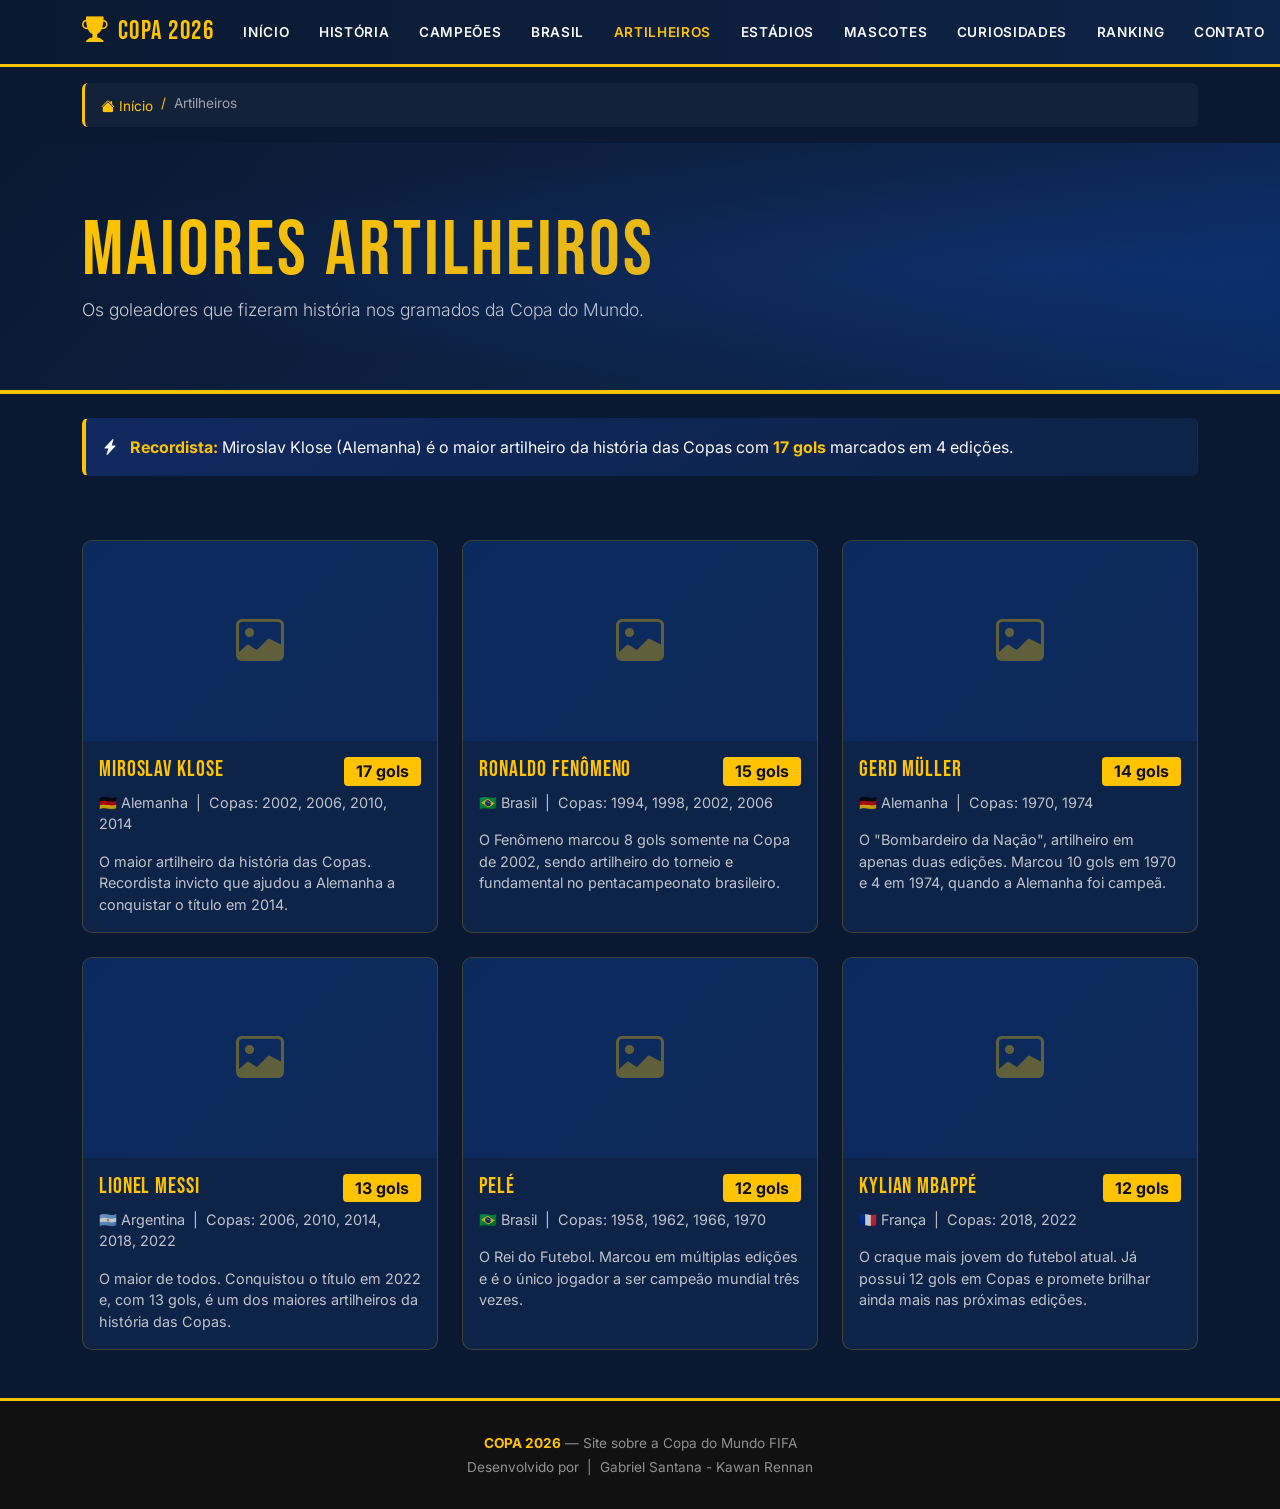
==== artilheiros.html @ 824d82c5 "Merge pull request #1 from bielsanatana-dias/main update footer" ====
<!DOCTYPE html>
<html lang="pt-BR">
<head>
  <meta charset="UTF-8" />
  <meta name="viewport" content="width=device-width, initial-scale=1.0" />
  <title>Artilheiros | Copa do Mundo FIFA 2026</title>
  <link rel="stylesheet" href="https://cdn.jsdelivr.net/npm/bootstrap@5.3.3/dist/css/bootstrap.min.css" />
  <link rel="stylesheet" href="https://cdn.jsdelivr.net/npm/bootstrap-icons@1.11.3/font/bootstrap-icons.min.css" />
  <link rel="stylesheet" href="css/style.css" />
</head>
<body>

  <!-- NAVBAR -->
  <nav class="navbar navbar-expand-lg navbar-copa sticky-top">
    <div class="container">
      <a class="navbar-brand" href="index.html"><i class="bi bi-trophy-fill me-2"></i>COPA 2026</a>
      <button class="navbar-toggler" type="button" data-bs-toggle="collapse" data-bs-target="#navMain">
        <span class="navbar-toggler-icon"></span>
      </button>
      <div class="collapse navbar-collapse" id="navMain">
        <ul class="navbar-nav ms-auto gap-1">
          <li class="nav-item"><a class="nav-link" href="index.html">Início</a></li>
          <li class="nav-item"><a class="nav-link" href="historia.html">História</a></li>
          <li class="nav-item"><a class="nav-link" href="campeoes.html">Campeões</a></li>
          <li class="nav-item"><a class="nav-link" href="brasil.html">Brasil</a></li>
          <li class="nav-item"><a class="nav-link active" href="artilheiros.html">Artilheiros</a></li>
          <li class="nav-item"><a class="nav-link" href="estadios.html">Estádios</a></li>
          <li class="nav-item"><a class="nav-link" href="mascotes.html">Mascotes</a></li>
          <li class="nav-item"><a class="nav-link" href="curiosidades.html">Curiosidades</a></li>
          <li class="nav-item"><a class="nav-link" href="ranking.html">Ranking</a></li>
          <li class="nav-item"><a class="nav-link" href="contato.html">Contato</a></li>
        </ul>
      </div>
    </div>
  </nav>

  <main>
    <!-- BREADCRUMB -->
    <div class="container mt-3">
      <nav aria-label="breadcrumb">
        <ol class="breadcrumb breadcrumb-copa">
          <li class="breadcrumb-item"><a href="index.html"><i class="bi bi-house-fill me-1"></i>Início</a></li>
          <li class="breadcrumb-item active">Artilheiros</li>
        </ol>
      </nav>
    </div>

    <!-- HERO -->
    <section class="page-hero">
      <div class="container">
        <h1>Maiores Artilheiros</h1>
        <p class="lead">Os goleadores que fizeram história nos gramados da Copa do Mundo.</p>
      </div>
    </section>

    <!-- ALERT -->
    <div class="container mt-4">
      <div class="alert alert-copa" role="alert">
        <i class="bi bi-lightning-charge-fill me-2"></i>
        <strong>Recordista:</strong> Miroslav Klose (Alemanha) é o maior artilheiro da história das Copas com <strong>17 gols</strong> marcados em 4 edições.
      </div>
    </div>

    <!-- CARDS dos artilheiros -->
    <section class="py-5">
      <div class="container">
        <div class="row g-4">

          <div class="col-sm-6 col-lg-4">
            <div class="card card-copa player-card h-100">
              <!-- Substitua por <img src="img/klose.jpg" alt="Klose"> -->
              <div class="img-placeholder" style="height:200px;"><i class="bi bi-image"></i></div>
              <div class="card-body">
                <div class="d-flex justify-content-between align-items-start">
                  <h5 class="card-title">Miroslav Klose</h5>
                  <span class="badge badge-copa fs-6">17 gols</span>
                </div>
                <p class="card-text">🇩🇪 Alemanha &nbsp;|&nbsp; Copas: 2002, 2006, 2010, 2014</p>
                <p class="card-text">O maior artilheiro da história das Copas. Recordista invicto que ajudou a Alemanha a conquistar o título em 2014.</p>
              </div>
            </div>
          </div>

          <div class="col-sm-6 col-lg-4">
            <div class="card card-copa player-card h-100">
              <div class="img-placeholder" style="height:200px;"><i class="bi bi-image"></i></div>
              <div class="card-body">
                <div class="d-flex justify-content-between align-items-start">
                  <h5 class="card-title">Ronaldo Fenômeno</h5>
                  <span class="badge badge-copa fs-6">15 gols</span>
                </div>
                <p class="card-text">🇧🇷 Brasil &nbsp;|&nbsp; Copas: 1994, 1998, 2002, 2006</p>
                <p class="card-text">O Fenômeno marcou 8 gols somente na Copa de 2002, sendo artilheiro do torneio e fundamental no pentacampeonato brasileiro.</p>
              </div>
            </div>
          </div>

          <div class="col-sm-6 col-lg-4">
            <div class="card card-copa player-card h-100">
              <div class="img-placeholder" style="height:200px;"><i class="bi bi-image"></i></div>
              <div class="card-body">
                <div class="d-flex justify-content-between align-items-start">
                  <h5 class="card-title">Gerd Müller</h5>
                  <span class="badge badge-copa fs-6">14 gols</span>
                </div>
                <p class="card-text">🇩🇪 Alemanha &nbsp;|&nbsp; Copas: 1970, 1974</p>
                <p class="card-text">O "Bombardeiro da Nação", artilheiro em apenas duas edições. Marcou 10 gols em 1970 e 4 em 1974, quando a Alemanha foi campeã.</p>
              </div>
            </div>
          </div>

          <div class="col-sm-6 col-lg-4">
            <div class="card card-copa player-card h-100">
              <div class="img-placeholder" style="height:200px;"><i class="bi bi-image"></i></div>
              <div class="card-body">
                <div class="d-flex justify-content-between align-items-start">
                  <h5 class="card-title">Lionel Messi</h5>
                  <span class="badge badge-copa fs-6">13 gols</span>
                </div>
                <p class="card-text">🇦🇷 Argentina &nbsp;|&nbsp; Copas: 2006, 2010, 2014, 2018, 2022</p>
                <p class="card-text">O maior de todos. Conquistou o título em 2022 e, com 13 gols, é um dos maiores artilheiros da história das Copas.</p>
              </div>
            </div>
          </div>

          <div class="col-sm-6 col-lg-4">
            <div class="card card-copa player-card h-100">
              <div class="img-placeholder" style="height:200px;"><i class="bi bi-image"></i></div>
              <div class="card-body">
                <div class="d-flex justify-content-between align-items-start">
                  <h5 class="card-title">Pelé</h5>
                  <span class="badge badge-copa fs-6">12 gols</span>
                </div>
                <p class="card-text">🇧🇷 Brasil &nbsp;|&nbsp; Copas: 1958, 1962, 1966, 1970</p>
                <p class="card-text">O Rei do Futebol. Marcou em múltiplas edições e é o único jogador a ser campeão mundial três vezes.</p>
              </div>
            </div>
          </div>

          <div class="col-sm-6 col-lg-4">
            <div class="card card-copa player-card h-100">
              <div class="img-placeholder" style="height:200px;"><i class="bi bi-image"></i></div>
              <div class="card-body">
                <div class="d-flex justify-content-between align-items-start">
                  <h5 class="card-title">Kylian Mbappé</h5>
                  <span class="badge badge-copa fs-6">12 gols</span>
                </div>
                <p class="card-text">🇫🇷 França &nbsp;|&nbsp; Copas: 2018, 2022</p>
                <p class="card-text">O craque mais jovem do futebol atual. Já possui 12 gols em Copas e promete brilhar ainda mais nas próximas edições.</p>
              </div>
            </div>
          </div>

        </div>
      </div>
    </section>

  </main>

  <footer>
    <div class="container">
      <p class="mb-1">
        <a href="index.html"><strong style="color:var(--dourado);">COPA 2026</strong></a> — Site  sobre a Copa do Mundo FIFA
      </p>
      <p class="mb-0">Desenvolvido por &nbsp;|&nbsp; Gabriel Santana - Kawan Rennan</p>
    </div>
  </footer>

  <script src="https://cdn.jsdelivr.net/npm/bootstrap@5.3.3/dist/js/bootstrap.bundle.min.js"></script>
</body>
</html>
---- css/style.css ----
/* ============================================================
   COPA DO MUNDO FIFA 2026 — Global Stylesheet
   Palette: Azul Escuro #0A1931 | Azul Médio #185ADB | 
            Dourado #FFC300 | Branco #F8F9FA | Preto #111111
   ============================================================ */

@import url('https://fonts.googleapis.com/css2?family=Bebas+Neue&family=Inter:wght@300;400;600;700&display=swap');

:root {
  --azul-escuro: #0A1931;
  --azul-medio:  #185ADB;
  --dourado:     #FFC300;
  --branco:      #F8F9FA;
  --preto:       #111111;
  --verde:       #009C3B;
  --amarelo:     #FFDF00;
}

/* ---- Base ---- */
*, *::before, *::after { box-sizing: border-box; }

body {
  font-family: 'Inter', sans-serif;
  background-color: var(--azul-escuro);
  color: var(--branco);
  min-height: 100vh;
  display: flex;
  flex-direction: column;
}

main { flex: 1; }

/* ---- Typography ---- */
h1, h2, h3, .display-font {
  font-family: 'Bebas Neue', sans-serif;
  letter-spacing: 0.04em;
}

/* ---- Navbar ---- */
.navbar-copa {
  background: linear-gradient(90deg, var(--azul-escuro) 0%, #0d2347 100%);
  border-bottom: 3px solid var(--dourado);
}

.navbar-copa .navbar-brand {
  font-family: 'Bebas Neue', sans-serif;
  font-size: 1.6rem;
  color: var(--dourado) !important;
  letter-spacing: 0.06em;
}

.navbar-copa .nav-link {
  color: var(--branco) !important;
  font-weight: 600;
  font-size: 0.85rem;
  text-transform: uppercase;
  letter-spacing: 0.05em;
  padding: 0.5rem 0.8rem !important;
  transition: color 0.2s;
}

.navbar-copa .nav-link:hover,
.navbar-copa .nav-link.active {
  color: var(--dourado) !important;
}

.navbar-toggler {
  border-color: var(--dourado) !important;
}
.navbar-toggler-icon {
  filter: brightness(0) saturate(100%) invert(79%) sepia(89%) saturate(400%) hue-rotate(2deg) brightness(104%) contrast(104%);
}

/* ---- Hero / Page Header ---- */
.page-hero {
  background: linear-gradient(135deg, var(--azul-escuro) 0%, #0d2347 60%, #0a2a5e 100%);
  padding: 70px 0 50px;
  border-bottom: 4px solid var(--dourado);
  position: relative;
  overflow: hidden;
}

.page-hero::before {
  content: '';
  position: absolute;
  inset: 0;
  background: radial-gradient(ellipse at 80% 50%, rgba(24,90,219,0.18) 0%, transparent 70%);
  pointer-events: none;
}

.page-hero h1 {
  font-size: clamp(2.5rem, 6vw, 5rem);
  color: var(--dourado);
  line-height: 1;
}

.page-hero p.lead {
  color: rgba(248,249,250,0.8);
  font-size: 1.1rem;
  font-weight: 300;
}

/* ---- Gold divider ---- */
.gold-divider {
  height: 3px;
  background: linear-gradient(90deg, transparent, var(--dourado), transparent);
  border: none;
  margin: 2.5rem auto;
  max-width: 300px;
}

/* ---- Section headings ---- */
.section-title {
  font-family: 'Bebas Neue', sans-serif;
  font-size: 2.2rem;
  color: var(--dourado);
  letter-spacing: 0.05em;
}

/* ---- Cards ---- */
.card-copa {
  background: #0d2347;
  border: 1px solid rgba(255,195,0,0.2);
  border-radius: 10px;
  color: var(--branco);
  transition: transform 0.25s, box-shadow 0.25s, border-color 0.25s;
  overflow: hidden;
}

.card-copa:hover {
  transform: translateY(-5px);
  box-shadow: 0 12px 30px rgba(0,0,0,0.5);
  border-color: var(--dourado);
}

.card-copa .card-title {
  font-family: 'Bebas Neue', sans-serif;
  font-size: 1.4rem;
  color: var(--dourado);
  letter-spacing: 0.04em;
}

.card-copa .card-text {
  color: rgba(248,249,250,0.75);
  font-size: 0.9rem;
}

.card-copa .img-placeholder {
  width: 100%;
  height: 180px;
  background: linear-gradient(135deg, #0a2a5e 0%, #185ADB22 100%);
  display: flex;
  align-items: center;
  justify-content: center;
  color: rgba(255,195,0,0.35);
  font-size: 3rem;
}

/* ---- Badges ---- */
.badge-copa {
  background-color: var(--dourado) !important;
  color: var(--preto) !important;
  font-weight: 700;
  font-size: 0.78rem;
  padding: 0.4em 0.75em;
  border-radius: 4px;
}

/* ---- Buttons ---- */
.btn-copa {
  background-color: var(--dourado);
  color: var(--preto);
  font-weight: 700;
  font-size: 0.85rem;
  text-transform: uppercase;
  letter-spacing: 0.06em;
  border: none;
  border-radius: 4px;
  padding: 0.5rem 1.25rem;
  transition: background 0.2s, transform 0.15s;
}

.btn-copa:hover {
  background-color: #e6b000;
  color: var(--preto);
  transform: translateY(-1px);
}

.btn-copa-outline {
  background: transparent;
  border: 2px solid var(--dourado);
  color: var(--dourado);
  font-weight: 700;
  font-size: 0.85rem;
  text-transform: uppercase;
  letter-spacing: 0.06em;
  border-radius: 4px;
  padding: 0.5rem 1.25rem;
  transition: all 0.2s;
}

.btn-copa-outline:hover {
  background-color: var(--dourado);
  color: var(--preto);
}

/* ---- Breadcrumb ---- */
.breadcrumb-copa {
  background: rgba(255,255,255,0.04);
  padding: 0.6rem 1rem;
  border-radius: 6px;
  border-left: 3px solid var(--dourado);
}

.breadcrumb-copa .breadcrumb-item a {
  color: var(--dourado);
  text-decoration: none;
  font-size: 0.85rem;
}

.breadcrumb-copa .breadcrumb-item.active {
  color: rgba(248,249,250,0.6);
  font-size: 0.85rem;
}

.breadcrumb-copa .breadcrumb-item + .breadcrumb-item::before {
  color: var(--dourado);
}

/* ---- Accordion ---- */
.accordion-copa .accordion-button {
  background: #0d2347;
  color: var(--dourado);
  font-family: 'Bebas Neue', sans-serif;
  font-size: 1.15rem;
  letter-spacing: 0.04em;
  border: none;
  box-shadow: none !important;
}

.accordion-copa .accordion-button:not(.collapsed) {
  background: #102960;
  color: var(--dourado);
}

.accordion-copa .accordion-button::after {
  filter: brightness(0) saturate(100%) invert(79%) sepia(89%) saturate(400%) hue-rotate(2deg) brightness(104%) contrast(104%);
}

.accordion-copa .accordion-item {
  background: #0d2347;
  border: 1px solid rgba(255,195,0,0.18);
  margin-bottom: 0.4rem;
  border-radius: 6px !important;
  overflow: hidden;
}

.accordion-copa .accordion-body {
  background: #0d2347;
  color: rgba(248,249,250,0.8);
  font-size: 0.95rem;
  line-height: 1.7;
}

/* ---- Alert ---- */
.alert-copa {
  background: linear-gradient(135deg, #102960, #0d2347);
  border-left: 4px solid var(--dourado);
  color: var(--branco);
  border-radius: 6px;
}

.alert-copa strong { color: var(--dourado); }

/* ---- Carousel ---- */
.carousel-copa .carousel-inner img,
.carousel-copa .carousel-inner .img-placeholder-carousel {
  width: 100%;
  height: 450px;
  object-fit: cover;
  border-radius: 10px;
}

.carousel-copa .carousel-inner .img-placeholder-carousel {
  background: linear-gradient(135deg, #0a2a5e 0%, #185ADB33 100%);
  display: flex;
  align-items: center;
  justify-content: center;
  color: rgba(255,195,0,0.3);
  font-size: 5rem;
}

.carousel-copa .carousel-caption {
  background: linear-gradient(0deg, rgba(10,25,49,0.92) 0%, transparent 100%);
  bottom: 0;
  left: 0;
  right: 0;
  padding: 2rem 1.5rem 1.2rem;
  border-radius: 0 0 10px 10px;
  text-align: left;
}

.carousel-copa .carousel-caption h5 {
  font-family: 'Bebas Neue', sans-serif;
  font-size: 1.8rem;
  color: var(--dourado);
  margin-bottom: 0.2rem;
}

.carousel-copa .carousel-control-prev-icon,
.carousel-copa .carousel-control-next-icon {
  background-color: rgba(255,195,0,0.8);
  border-radius: 50%;
  padding: 14px;
  background-size: 55%;
}

/* ---- Table ---- */
.table-copa {
  color: var(--branco);
}

.table-copa thead th {
  background: var(--dourado);
  color: var(--preto);
  font-family: 'Bebas Neue', sans-serif;
  font-size: 1rem;
  letter-spacing: 0.05em;
  border: none;
}

.table-copa tbody tr {
  background: #0d2347;
  border-bottom: 1px solid rgba(255,195,0,0.1);
  transition: background 0.2s;
}

.table-copa tbody tr:hover {
  background: #102960;
}

.table-copa tbody td { border: none; }

/* ---- Form ---- */
.form-copa .form-control,
.form-copa .form-select {
  background: #0d2347;
  border: 1px solid rgba(255,195,0,0.3);
  color: var(--branco);
  border-radius: 6px;
}

.form-copa .form-control:focus,
.form-copa .form-select:focus {
  background: #0d2347;
  border-color: var(--dourado);
  color: var(--branco);
  box-shadow: 0 0 0 0.2rem rgba(255,195,0,0.25);
}

.form-copa .form-label {
  color: rgba(248,249,250,0.8);
  font-weight: 600;
  font-size: 0.9rem;
  text-transform: uppercase;
  letter-spacing: 0.04em;
}

/* ---- Footer ---- */
footer {
  background: var(--preto);
  border-top: 3px solid var(--dourado);
  padding: 2rem 0;
  color: rgba(248,249,250,0.55);
  font-size: 0.85rem;
  text-align: center;
}

footer a {
  color: var(--dourado);
  text-decoration: none;
}

/* ---- Flag placeholder ---- */
.flag-placeholder {
  width: 60px;
  height: 40px;
  background: rgba(255,195,0,0.12);
  border-radius: 4px;
  display: inline-flex;
  align-items: center;
  justify-content: center;
  font-size: 1.4rem;
}

/* ---- Stat number ---- */
.stat-number {
  font-family: 'Bebas Neue', sans-serif;
  font-size: 3.5rem;
  color: var(--dourado);
  line-height: 1;
}

.stat-label {
  font-size: 0.8rem;
  text-transform: uppercase;
  letter-spacing: 0.08em;
  color: rgba(248,249,250,0.5);
}

/* ---- Player card ---- */
.player-card .img-placeholder {
  height: 220px;
}

/* ---- Mascote card ---- */
.mascote-card .img-placeholder {
  height: 250px;
  font-size: 4rem;
}

/* ---- Responsive tweaks ---- */
@media (max-width: 768px) {
  .carousel-copa .carousel-inner .img-placeholder-carousel { height: 280px; }
  .carousel-copa .carousel-caption h5 { font-size: 1.3rem; }
}
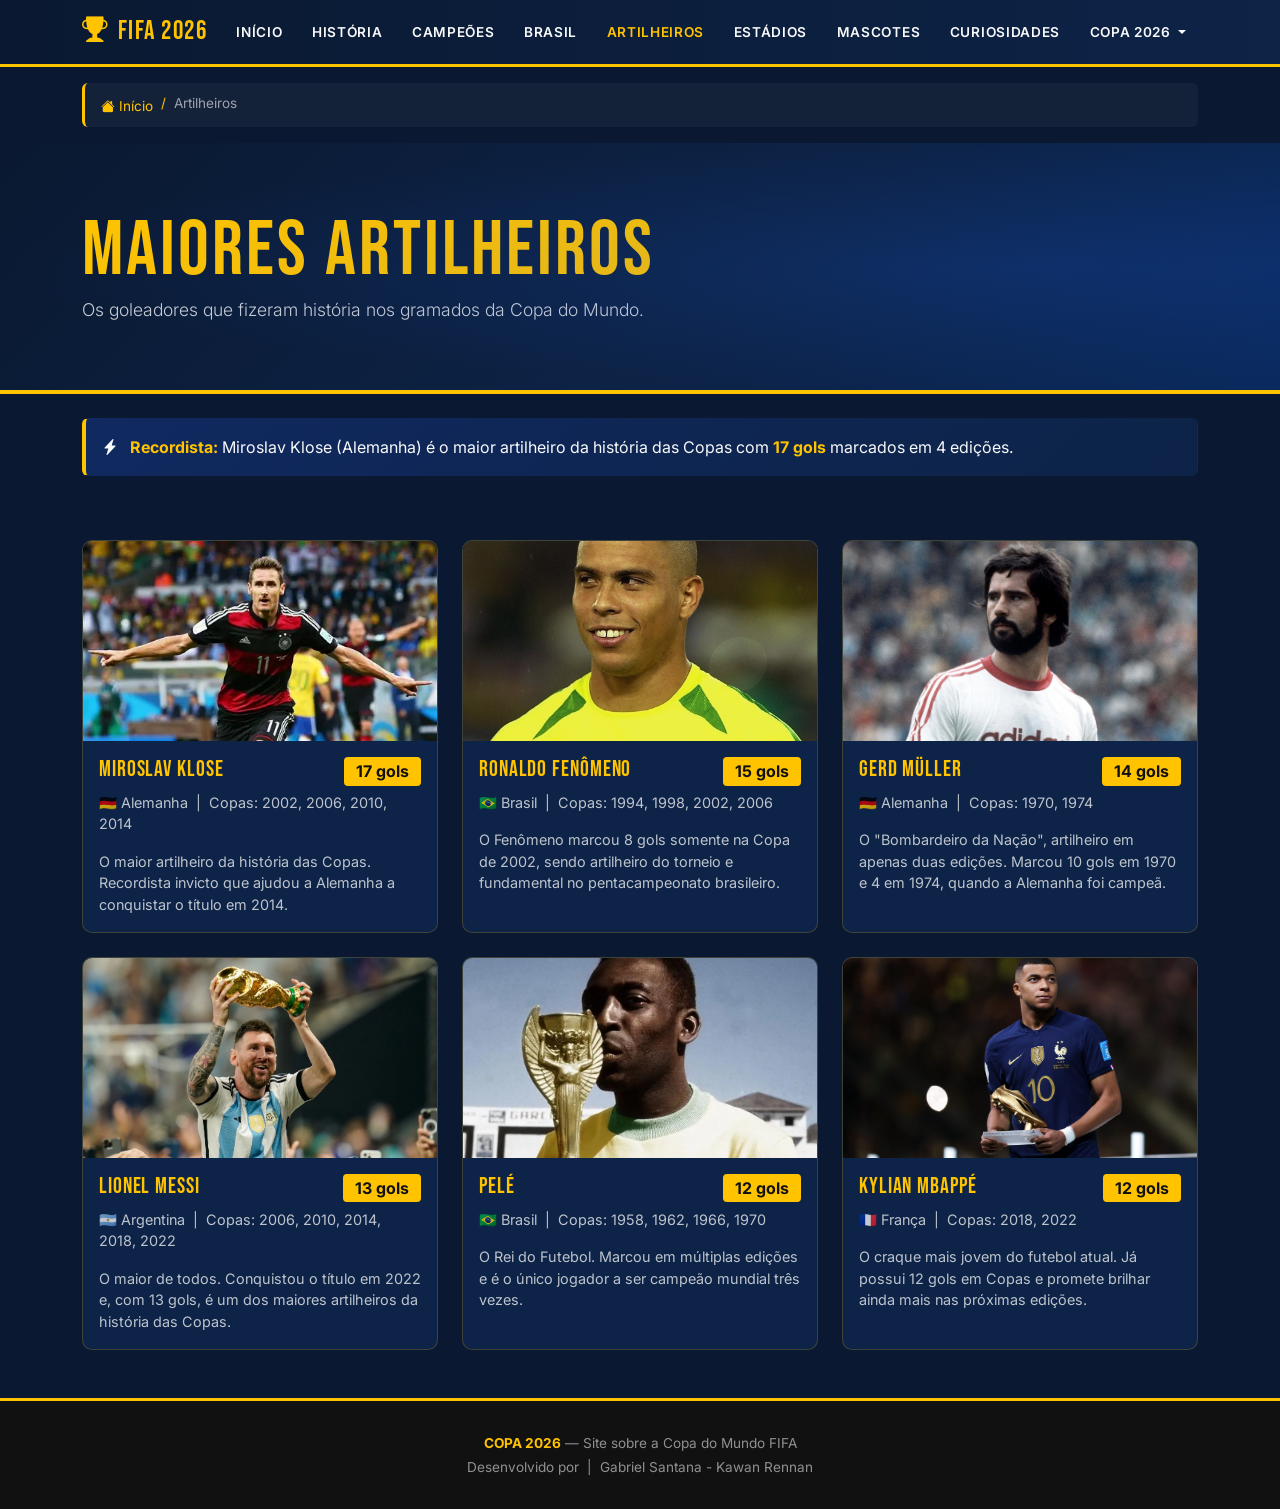
==== commit 0c8269a3: "ultimas imagens adicionadas adicionei as ultimas imagens do site" ====
--- a/artilheiros.html
+++ b/artilheiros.html
@@ -7,13 +7,14 @@
   <link rel="stylesheet" href="https://cdn.jsdelivr.net/npm/bootstrap@5.3.3/dist/css/bootstrap.min.css" />
   <link rel="stylesheet" href="https://cdn.jsdelivr.net/npm/bootstrap-icons@1.11.3/font/bootstrap-icons.min.css" />
   <link rel="stylesheet" href="css/style.css" />
+  <link rel="shortcut icon" href="img/favcon/copa-do-mundo.png" type="image/x-icon">
 </head>
 <body>
 
   <!-- NAVBAR -->
   <nav class="navbar navbar-expand-lg navbar-copa sticky-top">
     <div class="container">
-      <a class="navbar-brand" href="index.html"><i class="bi bi-trophy-fill me-2"></i>COPA 2026</a>
+      <a class="navbar-brand" href="index.html"><i class="bi bi-trophy-fill me-2"></i>FIFA 2026</a>
       <button class="navbar-toggler" type="button" data-bs-toggle="collapse" data-bs-target="#navMain">
         <span class="navbar-toggler-icon"></span>
       </button>
@@ -27,8 +28,16 @@
           <li class="nav-item"><a class="nav-link" href="estadios.html">Estádios</a></li>
           <li class="nav-item"><a class="nav-link" href="mascotes.html">Mascotes</a></li>
           <li class="nav-item"><a class="nav-link" href="curiosidades.html">Curiosidades</a></li>
-          <li class="nav-item"><a class="nav-link" href="ranking.html">Ranking</a></li>
-          <li class="nav-item"><a class="nav-link" href="contato.html">Contato</a></li>
+          <li class="nav-item dropdown">
+            <a class="nav-link dropdown-toggle" href="#" id="copaDropdown" role="button" data-bs-toggle="dropdown" aria-expanded="false">
+              Copa 2026
+            </a>
+            <ul class="dropdown-menu dropdown-menu-end" aria-labelledby="copaDropdown">
+              <li><a class="dropdown-item" href="fase-de-grupos.html">Fase de Grupos</a></li>
+              <li><a class="dropdown-item" href="selecoes.html">Seleções</a></li>
+              <li><a class="dropdown-item" href="estatisticas.html">Estatísticas</a></li>
+            </ul>
+          </li>
         </ul>
       </div>
     </div>
@@ -68,11 +77,11 @@
 
           <div class="col-sm-6 col-lg-4">
             <div class="card card-copa player-card h-100">
-              <!-- Substitua por <img src="img/klose.jpg" alt="Klose"> -->
-              <div class="img-placeholder" style="height:200px;"><i class="bi bi-image"></i></div>
+              <img src="img/jogadores/Miroslav Klose.webp" alt="Miroslav Klose" class="card-img-top" style="height:200px;object-fit:cover;">
               <div class="card-body">
                 <div class="d-flex justify-content-between align-items-start">
                   <h5 class="card-title">Miroslav Klose</h5>
+                  <!-- BADGE -->
                   <span class="badge badge-copa fs-6">17 gols</span>
                 </div>
                 <p class="card-text">🇩🇪 Alemanha &nbsp;|&nbsp; Copas: 2002, 2006, 2010, 2014</p>
@@ -83,7 +92,7 @@
 
           <div class="col-sm-6 col-lg-4">
             <div class="card card-copa player-card h-100">
-              <div class="img-placeholder" style="height:200px;"><i class="bi bi-image"></i></div>
+              <img src="img/jogadores/Ronaldo Fenômeno.jpg" alt="Ronaldo Fenômeno" class="card-img-top" style="height:200px;object-fit:cover;">
               <div class="card-body">
                 <div class="d-flex justify-content-between align-items-start">
                   <h5 class="card-title">Ronaldo Fenômeno</h5>
@@ -97,7 +106,7 @@
 
           <div class="col-sm-6 col-lg-4">
             <div class="card card-copa player-card h-100">
-              <div class="img-placeholder" style="height:200px;"><i class="bi bi-image"></i></div>
+              <img src="img/jogadores/Gerd Müller.avif" alt="Gerd Müller" class="card-img-top" style="height:200px;object-fit:cover;">
               <div class="card-body">
                 <div class="d-flex justify-content-between align-items-start">
                   <h5 class="card-title">Gerd Müller</h5>
@@ -111,7 +120,7 @@
 
           <div class="col-sm-6 col-lg-4">
             <div class="card card-copa player-card h-100">
-              <div class="img-placeholder" style="height:200px;"><i class="bi bi-image"></i></div>
+              <img src="img/jogadores/Lionel Messi.webp" alt="Lionel Messi" class="card-img-top" style="height:200px;object-fit:cover;">
               <div class="card-body">
                 <div class="d-flex justify-content-between align-items-start">
                   <h5 class="card-title">Lionel Messi</h5>
@@ -125,7 +134,7 @@
 
           <div class="col-sm-6 col-lg-4">
             <div class="card card-copa player-card h-100">
-              <div class="img-placeholder" style="height:200px;"><i class="bi bi-image"></i></div>
+              <img src="img/jogadores/img pele.webp" alt="Pelé" class="card-img-top" style="height:200px;object-fit:cover;">
               <div class="card-body">
                 <div class="d-flex justify-content-between align-items-start">
                   <h5 class="card-title">Pelé</h5>
@@ -139,7 +148,7 @@
 
           <div class="col-sm-6 col-lg-4">
             <div class="card card-copa player-card h-100">
-              <div class="img-placeholder" style="height:200px;"><i class="bi bi-image"></i></div>
+              <img src="img/jogadores/Kylian Mbappé.jpg" alt="Kylian Mbappé" class="card-img-top" style="height:200px;object-fit:cover;">
               <div class="card-body">
                 <div class="d-flex justify-content-between align-items-start">
                   <h5 class="card-title">Kylian Mbappé</h5>
@@ -168,4 +177,4 @@
 
   <script src="https://cdn.jsdelivr.net/npm/bootstrap@5.3.3/dist/js/bootstrap.bundle.min.js"></script>
 </body>
-</html>+</html>
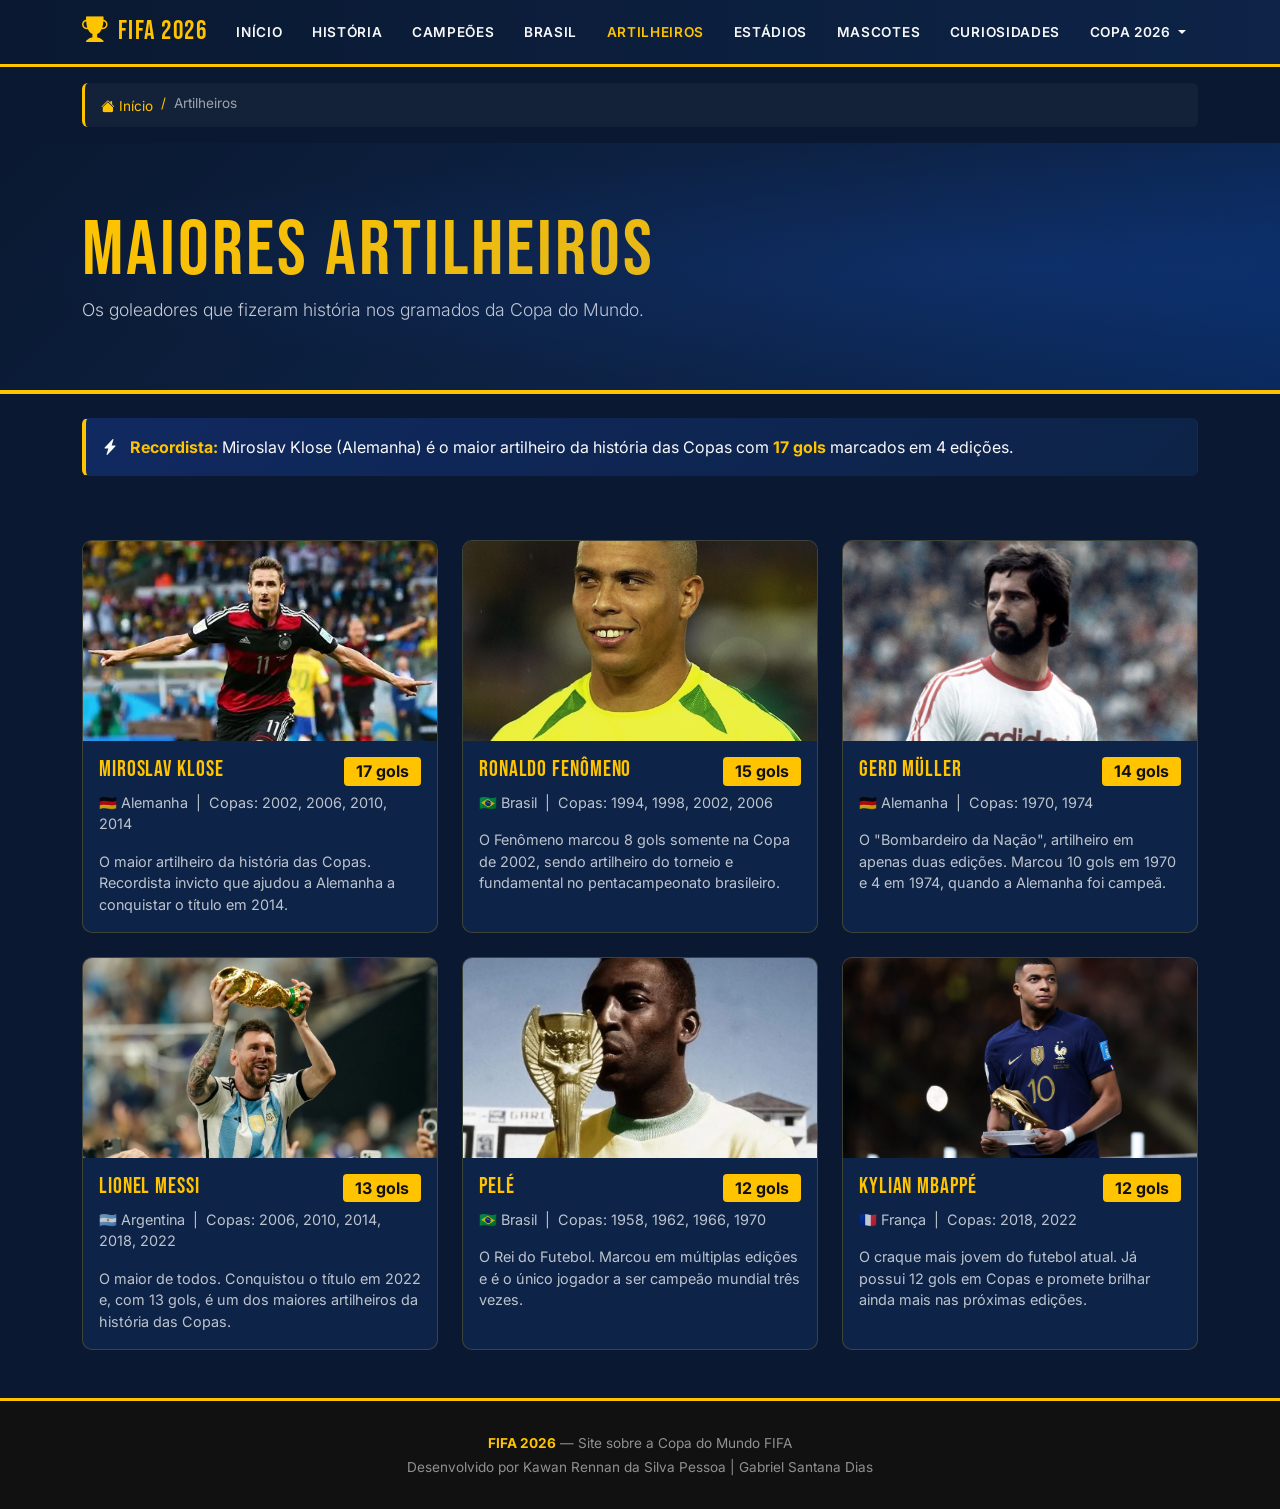
==== commit 2f92c442: "atualização da página fase-de-grupos.html e os footers" ====
--- a/artilheiros.html
+++ b/artilheiros.html
@@ -169,9 +169,9 @@
   <footer>
     <div class="container">
       <p class="mb-1">
-        <a href="index.html"><strong style="color:var(--dourado);">COPA 2026</strong></a> — Site  sobre a Copa do Mundo FIFA
+        <a href="index.html"><strong style="color:var(--dourado);">FIFA 2026</strong></a> — Site  sobre a Copa do Mundo FIFA
       </p>
-      <p class="mb-0">Desenvolvido por &nbsp;|&nbsp; Gabriel Santana - Kawan Rennan</p>
+      <p class="mb-0">Desenvolvido por  Kawan Rennan da Silva Pessoa | Gabriel Santana Dias</p>
     </div>
   </footer>
 
